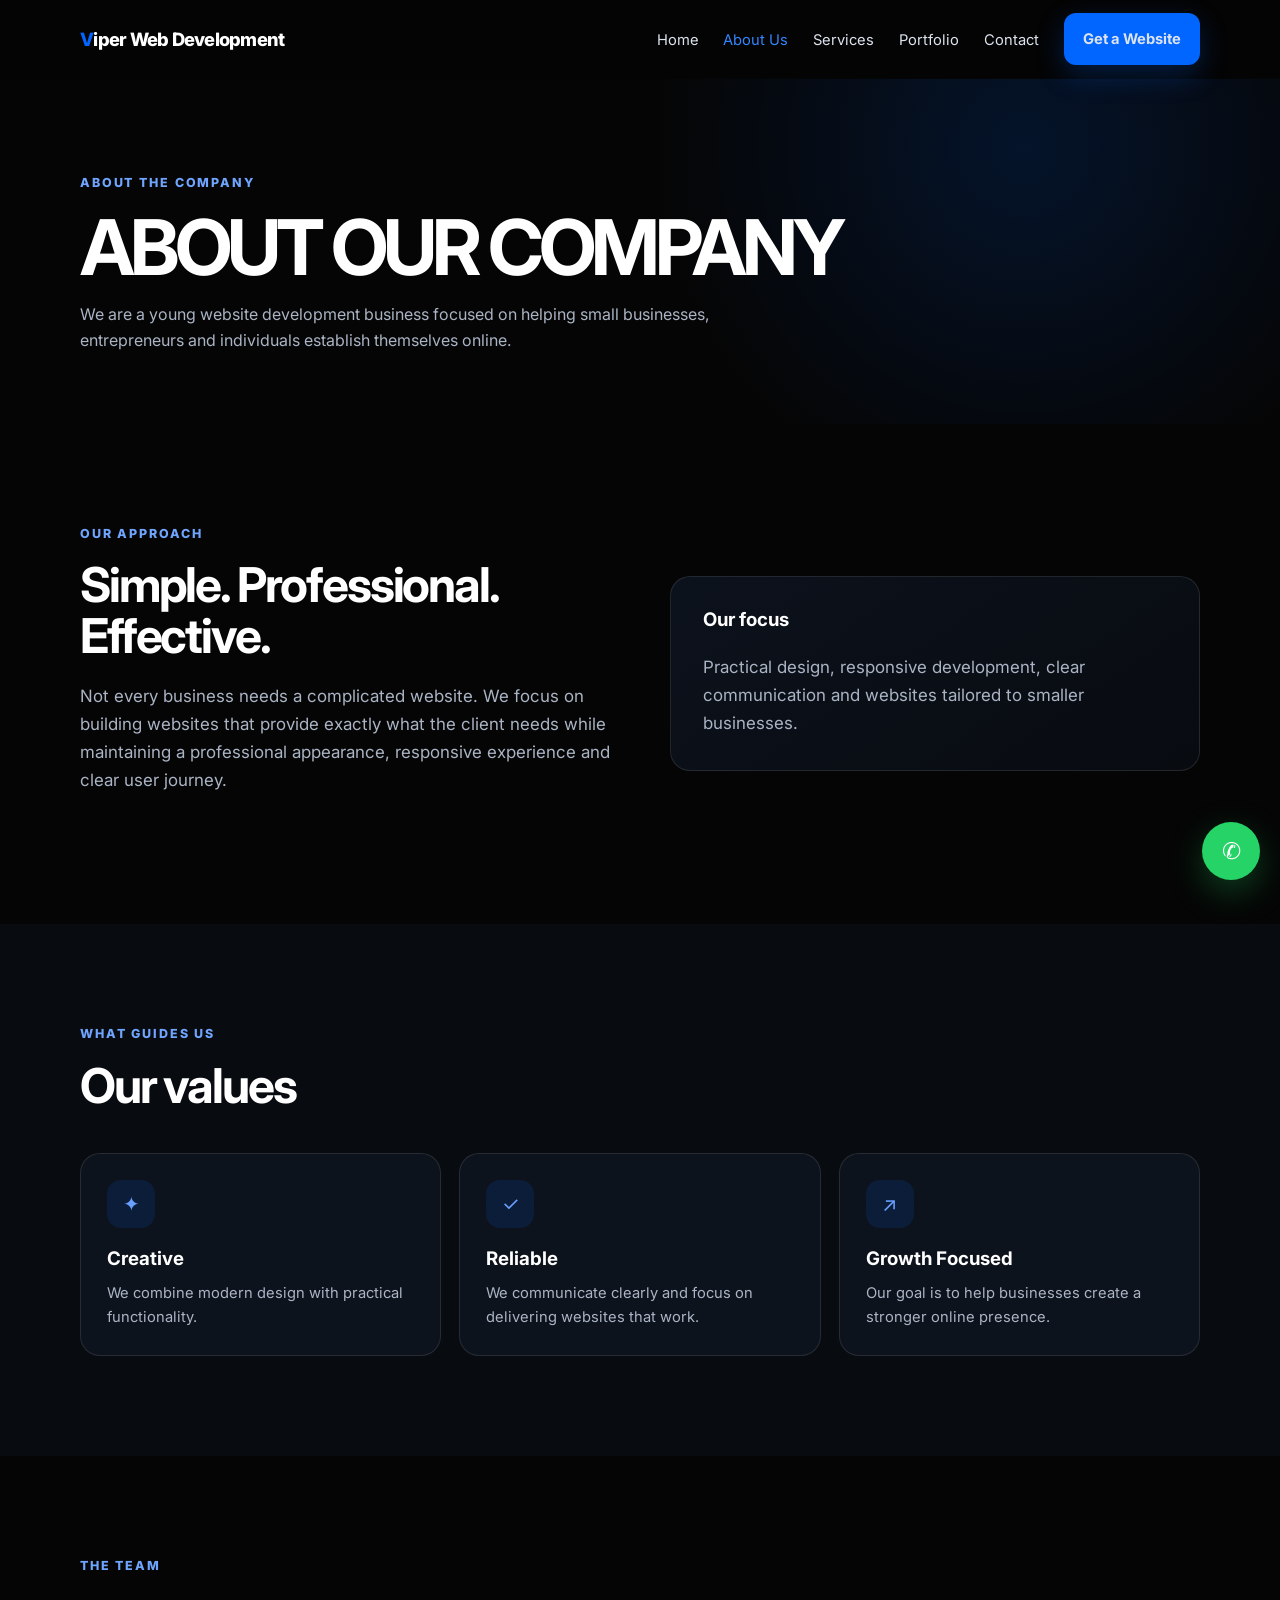
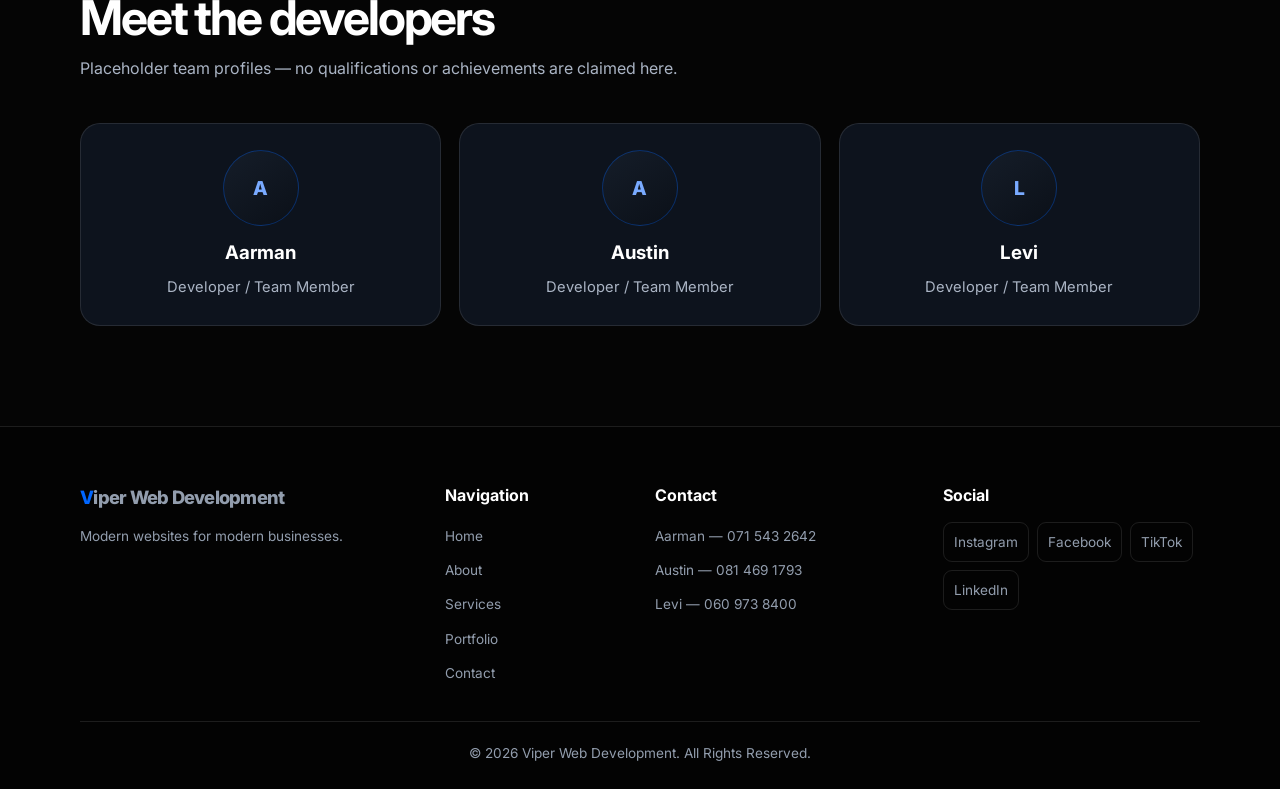
==== about.html @ 8ddfa996 "VIPER CODE" ====
<!doctype html>
<html lang="en">
<head>
<meta charset="utf-8"><meta name="viewport" content="width=device-width,initial-scale=1">
<title>About Us | Viper Web Development</title>
<meta name="description" content="Learn about Viper Web Development and our approach to simple, professional and effective websites.">
<meta property="og:title" content="About Us | Viper Web Development"><meta property="og:description" content="Learn about Viper Web Development and our approach to simple, professional and effective websites.">
<meta property="og:type" content="website">
<link rel="stylesheet" href="styles.css">
</head>
<body>
<header class="site-header">
  <div class="container nav">
    <a class="logo" href="index.html"><span>V</span>iper Web Development</a>
    <button class="menu-toggle" aria-label="Open navigation" aria-expanded="false">☰</button>
    <ul class="nav-links">
      <li><a data-page href="index.html">Home</a></li>
      <li><a data-page href="about.html">About Us</a></li>
      <li><a data-page href="services.html">Services</a></li>
      <li><a data-page href="portfolio.html">Portfolio</a></li>
      <li><a data-page href="contact.html">Contact</a></li>
      <li><a class="btn btn-primary" href="contact.html">Get a Website</a></li>
    </ul>
  </div>
</header>
<main><section class="page-hero"><div class="container reveal"><div class="eyebrow">About the company</div><h1>ABOUT OUR COMPANY</h1><p>We are a young website development business focused on helping small businesses, entrepreneurs and individuals establish themselves online.</p></div></section>
<section class="section"><div class="container split"><div class="reveal"><div class="eyebrow">Our approach</div><h2>Simple. Professional. Effective.</h2><p class="lead">Not every business needs a complicated website. We focus on building websites that provide exactly what the client needs while maintaining a professional appearance, responsive experience and clear user journey.</p></div><div class="check-panel reveal"><h3>Our focus</h3><p class="lead" style="margin-bottom:0">Practical design, responsive development, clear communication and websites tailored to smaller businesses.</p></div></div></section>
<section class="section alt"><div class="container"><div class="section-head reveal"><div class="eyebrow">What guides us</div><h2>Our values</h2></div><div class="grid-3"><div class="card reveal"><div class="icon">✦</div><h3>Creative</h3><p>We combine modern design with practical functionality.</p></div><div class="card reveal"><div class="icon">✓</div><h3>Reliable</h3><p>We communicate clearly and focus on delivering websites that work.</p></div><div class="card reveal"><div class="icon">↗</div><h3>Growth Focused</h3><p>Our goal is to help businesses create a stronger online presence.</p></div></div></div></section>
<section class="section"><div class="container"><div class="section-head reveal"><div class="eyebrow">The team</div><h2>Meet the developers</h2><p>Placeholder team profiles — no qualifications or achievements are claimed here.</p></div><div class="grid-3"><div class="card team-card reveal"><div class="avatar">A</div><h3>Aarman</h3><p>Developer / Team Member</p></div><div class="card team-card reveal"><div class="avatar">A</div><h3>Austin</h3><p>Developer / Team Member</p></div><div class="card team-card reveal"><div class="avatar">L</div><h3>Levi</h3><p>Developer / Team Member</p></div></div></div></section></main>
<a class="whatsapp" href="https://wa.me/27715432642?text=Hi%2C%20I%20would%20like%20to%20enquire%20about%20getting%20a%20website%20for%20my%20business." target="_blank" rel="noopener" aria-label="Chat on WhatsApp">✆</a>
<footer>
  <div class="container">
    <div class="footer-grid">
      <div><a class="logo" href="index.html"><span>V</span>iper Web Development</a><p style="margin-top:12px">Modern websites for modern businesses.</p></div>
      <div><h4>Navigation</h4><ul class="footer-links"><li><a href="index.html">Home</a></li><li><a href="about.html">About</a></li><li><a href="services.html">Services</a></li><li><a href="portfolio.html">Portfolio</a></li><li><a href="contact.html">Contact</a></li></ul></div>
      <div><h4>Contact</h4><ul class="footer-links"><li><a href="tel:+27715432642">Aarman — 071 543 2642</a></li><li><a href="tel:+27814691793">Austin — 081 469 1793</a></li><li><a href="tel:+27609738400">Levi — 060 973 8400</a></li></ul></div>
      <div><h4>Social</h4><div class="socials"><a href="#" aria-label="Instagram placeholder">Instagram</a><a href="#" aria-label="Facebook placeholder">Facebook</a><a href="#" aria-label="TikTok placeholder">TikTok</a><a href="#" aria-label="LinkedIn placeholder">LinkedIn</a></div></div>
    </div>
    <div class="copyright"><p>© 2026 <span data-company>Viper Web Development</span>. All Rights Reserved.</p></div>
  </div>
</footer>
<script src="script.js"></script>
</body></html>
---- styles.css ----
@import url('https://fonts.googleapis.com/css2?family=Inter:wght@400;500;600;700;800&display=swap');

:root{
  --black:#050505; --black2:#0b0f17; --blue:#0066ff; --blue2:#3385ff;
  --white:#fff; --muted:#aab4c4; --line:rgba(255,255,255,.1);
  --card:#0d131d; --radius:20px; --shadow:0 20px 60px rgba(0,0,0,.35);
}
*{box-sizing:border-box;margin:0;padding:0}
html{scroll-behavior:smooth}
body{font-family:Inter,Arial,sans-serif;background:var(--black);color:var(--white);line-height:1.65}
a{color:inherit;text-decoration:none}
img{max-width:100%;display:block}
button,input,select,textarea{font:inherit}
button{cursor:pointer}
.container{width:min(1120px,92%);margin:auto}
.site-header{position:fixed;top:0;left:0;right:0;z-index:1000;background:rgba(5,5,5,.82);backdrop-filter:blur(16px);border-bottom:1px solid transparent;transition:.3s}
.site-header.scrolled{border-color:var(--line);box-shadow:0 10px 30px rgba(0,0,0,.2)}
.nav{height:78px;display:flex;align-items:center;justify-content:space-between}
.logo{font-weight:800;font-size:1.15rem;letter-spacing:-.04em}
.logo span{color:var(--blue)}
.nav-links{display:flex;align-items:center;gap:1.55rem;list-style:none}
.nav-links a{color:#dce3ee;font-size:.92rem;transition:.25s}
.nav-links a:hover,.nav-links a.active{color:#fff}
.nav-links a.active{color:var(--blue2)}
.btn{display:inline-flex;align-items:center;justify-content:center;gap:.5rem;border:0;border-radius:12px;padding:.85rem 1.2rem;font-weight:700;transition:.25s}
.btn-primary{background:var(--blue);color:#fff;box-shadow:0 10px 28px rgba(0,102,255,.25)}
.btn-primary:hover{transform:translateY(-2px);background:#1672ff}
.btn-outline{border:1px solid rgba(255,255,255,.18);background:transparent;color:#fff}
.btn-outline:hover{border-color:var(--blue);background:rgba(0,102,255,.1)}
.menu-toggle{display:none;background:none;color:#fff;border:0;font-size:1.5rem}
main{padding-top:78px}
.hero{min-height:calc(100vh - 78px);display:grid;place-items:center;position:relative;overflow:hidden}
.hero:before{content:"";position:absolute;width:600px;height:600px;background:radial-gradient(circle,rgba(0,102,255,.22),transparent 65%);right:-180px;top:-100px}
.hero-grid{display:grid;grid-template-columns:1.05fr .95fr;gap:4rem;align-items:center}
.eyebrow{color:#6fa5ff;font-size:.78rem;font-weight:800;letter-spacing:.15em;text-transform:uppercase;margin-bottom:1rem}
h1{font-size:clamp(2.6rem,6vw,5.2rem);line-height:.98;letter-spacing:-.065em}
h2{font-size:clamp(2rem,4vw,3rem);line-height:1.05;letter-spacing:-.045em}
h3{line-height:1.2}
.hero p,.lead{color:var(--muted);font-size:1.06rem;max-width:650px;margin:1.4rem 0 1.8rem}
.actions{display:flex;gap:.8rem;flex-wrap:wrap}
.visual{position:relative;min-height:430px;display:grid;place-items:center}
.browser{width:min(520px,100%);background:#111923;border:1px solid rgba(255,255,255,.12);border-radius:18px;box-shadow:var(--shadow);overflow:hidden;transform:perspective(900px) rotateY(-5deg)}
.browser-top{height:42px;background:#0b1017;display:flex;align-items:center;gap:7px;padding:0 15px}
.dot{width:9px;height:9px;border-radius:50%;background:#394454}
.browser-body{padding:28px;background:linear-gradient(135deg,#0e1621,#08101c)}
.mock-nav{height:12px;width:55%;background:#1e2a39;border-radius:8px;margin-bottom:32px}
.mock-title{height:24px;width:78%;background:#fff;border-radius:6px;margin-bottom:10px}
.mock-title.blue{width:55%;background:var(--blue)}
.mock-copy{height:9px;width:70%;background:#526071;border-radius:5px;margin-bottom:7px}
.mock-grid{display:grid;grid-template-columns:repeat(3,1fr);gap:12px;margin-top:30px}
.mock-card{height:100px;border:1px solid rgba(255,255,255,.08);border-radius:12px;background:#101b28;position:relative}
.mock-card:after{content:"";position:absolute;left:14px;right:14px;bottom:16px;height:8px;border-radius:5px;background:#263548}
.float-card{position:absolute;background:rgba(12,19,29,.9);border:1px solid var(--line);padding:14px 16px;border-radius:14px;box-shadow:var(--shadow);backdrop-filter:blur(10px);font-size:.82rem}
.fc1{top:45px;right:-5px}.fc2{bottom:50px;left:-20px}.blue-dot{display:inline-block;width:8px;height:8px;background:var(--blue);border-radius:50%;margin-right:7px}
.section{padding:100px 0}
.section.alt{background:#080b10}
.section-head{max-width:700px;margin-bottom:42px}
.section-head p{color:var(--muted);margin-top:12px}
.grid-4{display:grid;grid-template-columns:repeat(4,1fr);gap:16px}
.grid-3{display:grid;grid-template-columns:repeat(3,1fr);gap:18px}
.card{background:var(--card);border:1px solid var(--line);border-radius:var(--radius);padding:26px;transition:.3s}
.card:hover{transform:translateY(-5px);border-color:rgba(0,102,255,.5);box-shadow:0 18px 50px rgba(0,0,0,.25)}
.icon{width:48px;height:48px;display:grid;place-items:center;border-radius:14px;background:rgba(0,102,255,.12);color:#69a0ff;font-size:1.25rem;margin-bottom:20px}
.card p{color:var(--muted);font-size:.92rem;margin-top:10px}
.list{list-style:none;display:grid;gap:11px;color:#dce3ee}
.list li:before{content:"✓";color:#4d91ff;font-weight:800;margin-right:10px}
.split{display:grid;grid-template-columns:1fr 1fr;gap:60px;align-items:center}
.check-panel{padding:32px;border:1px solid var(--line);border-radius:var(--radius);background:linear-gradient(145deg,#0c121c,#080b10)}
.team-card{text-align:center}
.avatar{width:76px;height:76px;border-radius:50%;display:grid;place-items:center;background:linear-gradient(145deg,#151d29,#0b1018);border:1px solid rgba(0,102,255,.35);color:#79aaff;font-size:1.2rem;font-weight:800;margin:0 auto 16px}
.project{overflow:hidden;padding:0}
.project-mock{height:210px;padding:20px;background:linear-gradient(145deg,#101a28,#07101a);border-bottom:1px solid var(--line)}
.project-window{height:100%;border:1px solid rgba(255,255,255,.1);border-radius:12px;background:#0b1119;padding:14px}
.project-bar{height:10px;width:45%;background:#243448;border-radius:5px;margin-bottom:18px}
.project-lines{display:grid;gap:9px}.project-lines span{height:9px;border-radius:4px;background:#1c2a3c}.project-lines span:nth-child(1){width:82%;background:#fff}.project-lines span:nth-child(2){width:62%;background:var(--blue)}.project-lines span:nth-child(3){width:72%}
.project-content{padding:24px}.tag{display:inline-block;padding:5px 9px;border-radius:20px;background:rgba(0,102,255,.12);color:#76a9ff;font-size:.72rem;font-weight:700;margin-bottom:12px}
.project-content p{color:var(--muted);font-size:.88rem;margin:8px 0 18px}
.project-content .btn{font-size:.8rem;padding:.65rem .9rem}
.contact-grid{display:grid;grid-template-columns:.8fr 1.2fr;gap:25px}
.contact-list{display:grid;gap:14px}
.contact-card{display:flex;justify-content:space-between;align-items:center;gap:15px}
.contact-card strong{display:block}.contact-card small{color:var(--muted)}
.contact-actions{display:flex;gap:8px;flex-wrap:wrap;margin-top:12px}
.contact-actions .btn{font-size:.78rem;padding:.6rem .8rem}
form{display:grid;gap:14px}
.form-grid{display:grid;grid-template-columns:1fr 1fr;gap:14px}
label{font-size:.8rem;font-weight:700;color:#dce3ee;display:grid;gap:7px}
input,select,textarea{width:100%;background:#080d14;border:1px solid var(--line);border-radius:12px;padding:12px 13px;color:#fff;outline:none;transition:.2s}
input:focus,select:focus,textarea:focus{border-color:var(--blue);box-shadow:0 0 0 3px rgba(0,102,255,.12)}
textarea{min-height:150px;resize:vertical}
.notice{color:#78aaff;font-size:.82rem;display:none}
.notice.show{display:block}
.cta{padding:70px 0;background:linear-gradient(110deg,#071225,#07101c);border-top:1px solid var(--line);border-bottom:1px solid var(--line)}
.cta-inner{display:flex;justify-content:space-between;align-items:center;gap:30px}
footer{padding:55px 0 25px;background:#030303;border-top:1px solid var(--line)}
.footer-grid{display:grid;grid-template-columns:1.3fr .7fr 1fr 1fr;gap:30px}
footer p,footer a{color:#929dad;font-size:.85rem}
footer a:hover{color:#fff}
footer h4{margin-bottom:13px}
.footer-links{list-style:none;display:grid;gap:8px}
.socials{display:flex;gap:8px;flex-wrap:wrap}.socials a{border:1px solid var(--line);padding:8px 10px;border-radius:9px}
.copyright{border-top:1px solid var(--line);margin-top:35px;padding-top:20px;text-align:center}
.whatsapp{position:fixed;right:20px;bottom:20px;z-index:900;width:58px;height:58px;border-radius:50%;display:grid;place-items:center;background:#25d366;color:#fff;font-size:1.45rem;box-shadow:0 12px 35px rgba(37,211,102,.28);animation:pulse 2.5s infinite}
@keyframes pulse{0%,100%{box-shadow:0 12px 35px rgba(37,211,102,.28)}50%{box-shadow:0 12px 45px rgba(37,211,102,.5)}}
.reveal{opacity:0;transform:translateY(18px);transition:.7s ease}.reveal.visible{opacity:1;transform:none}
.page-hero{padding:95px 0 70px;background:radial-gradient(circle at 80% 20%,rgba(0,102,255,.15),transparent 35%)}
.page-hero p{color:var(--muted);max-width:650px;margin-top:16px}
.small-note{font-size:.78rem;color:#778396}
@media(max-width:900px){
  .grid-4{grid-template-columns:repeat(2,1fr)}.grid-3{grid-template-columns:1fr 1fr}
  .hero-grid,.split,.contact-grid{grid-template-columns:1fr}.visual{min-height:350px}
  .footer-grid{grid-template-columns:1fr 1fr}.cta-inner{display:grid}
}
@media(max-width:680px){
  .nav{height:68px}.site-header{background:rgba(5,5,5,.94)}main{padding-top:68px}
  .nav-links{position:absolute;top:68px;left:0;right:0;background:#07090d;border-bottom:1px solid var(--line);display:none;padding:18px 4%;flex-direction:column;align-items:stretch}
  .nav-links.open{display:flex}.nav-links .btn{width:100%}.menu-toggle{display:block}
  .nav>.btn{display:none}.hero{min-height:auto;padding:80px 0}.hero-grid{gap:35px}h1{font-size:2.65rem}
  .grid-4,.grid-3,.form-grid,.footer-grid{grid-template-columns:1fr}.section{padding:75px 0}
  .browser{transform:none}.float-card{display:none}.visual{min-height:290px}
  .contact-card{align-items:flex-start;flex-direction:column}
  .whatsapp{width:54px;height:54px;right:15px;bottom:15px}
}
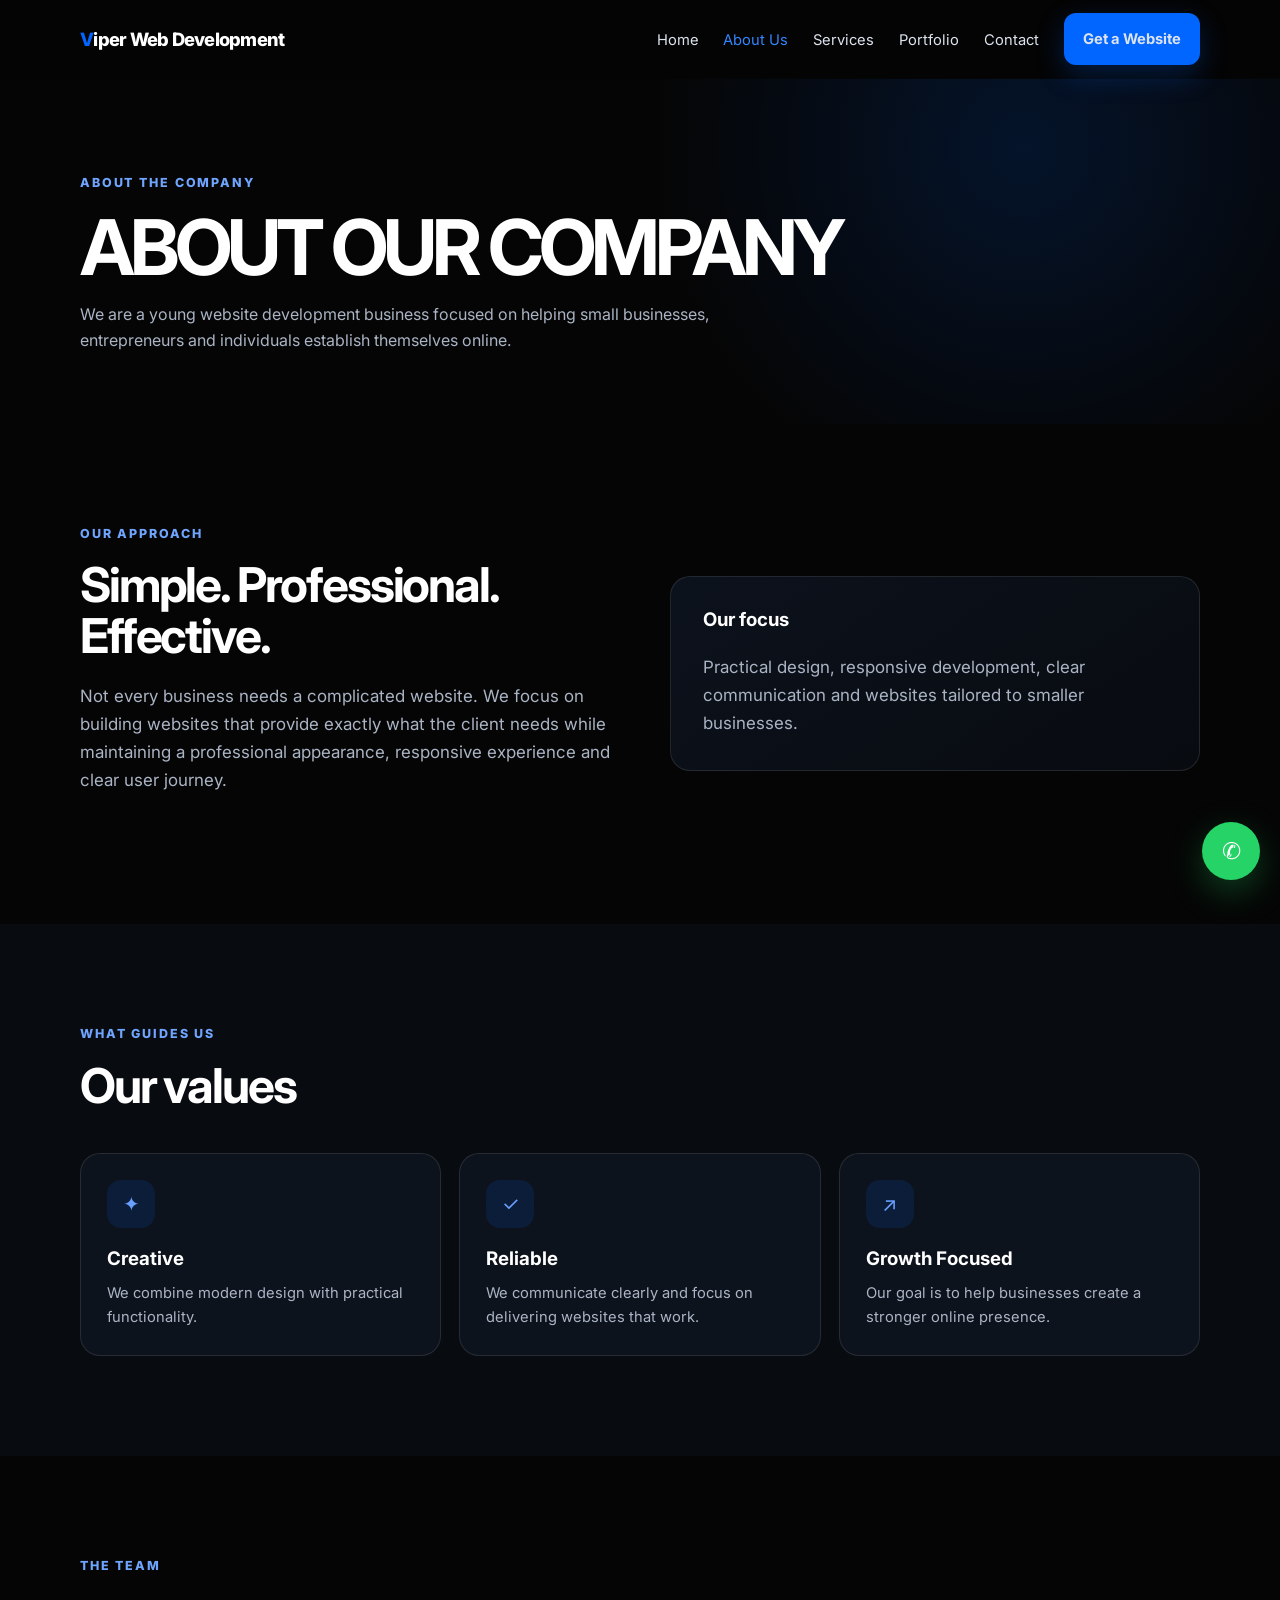
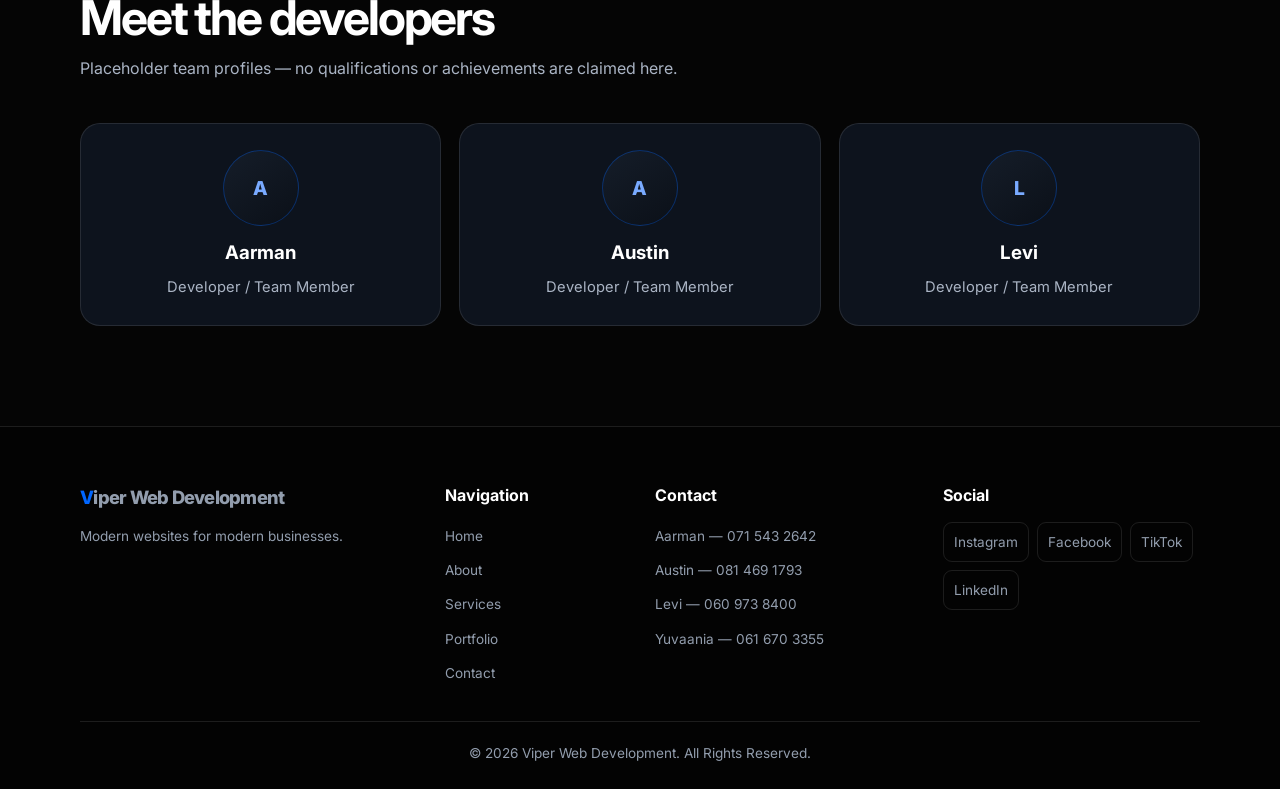
==== commit 994800c1: "Add Yuvaania contact details" ====
--- a/about.html
+++ b/about.html
@@ -33,7 +33,7 @@
     <div class="footer-grid">
       <div><a class="logo" href="index.html"><span>V</span>iper Web Development</a><p style="margin-top:12px">Modern websites for modern businesses.</p></div>
       <div><h4>Navigation</h4><ul class="footer-links"><li><a href="index.html">Home</a></li><li><a href="about.html">About</a></li><li><a href="services.html">Services</a></li><li><a href="portfolio.html">Portfolio</a></li><li><a href="contact.html">Contact</a></li></ul></div>
-      <div><h4>Contact</h4><ul class="footer-links"><li><a href="tel:+27715432642">Aarman — 071 543 2642</a></li><li><a href="tel:+27814691793">Austin — 081 469 1793</a></li><li><a href="tel:+27609738400">Levi — 060 973 8400</a></li></ul></div>
+      <div><h4>Contact</h4><ul class="footer-links"><li><a href="tel:+27715432642">Aarman — 071 543 2642</a></li><li><a href="tel:+27814691793">Austin — 081 469 1793</a></li><li><a href="tel:+27609738400">Levi — 060 973 8400</a></li><li><a href="tel:+27616703355">Yuvaania — 061 670 3355</a></li></ul></div>
       <div><h4>Social</h4><div class="socials"><a href="#" aria-label="Instagram placeholder">Instagram</a><a href="#" aria-label="Facebook placeholder">Facebook</a><a href="#" aria-label="TikTok placeholder">TikTok</a><a href="#" aria-label="LinkedIn placeholder">LinkedIn</a></div></div>
     </div>
     <div class="copyright"><p>© 2026 <span data-company>Viper Web Development</span>. All Rights Reserved.</p></div>
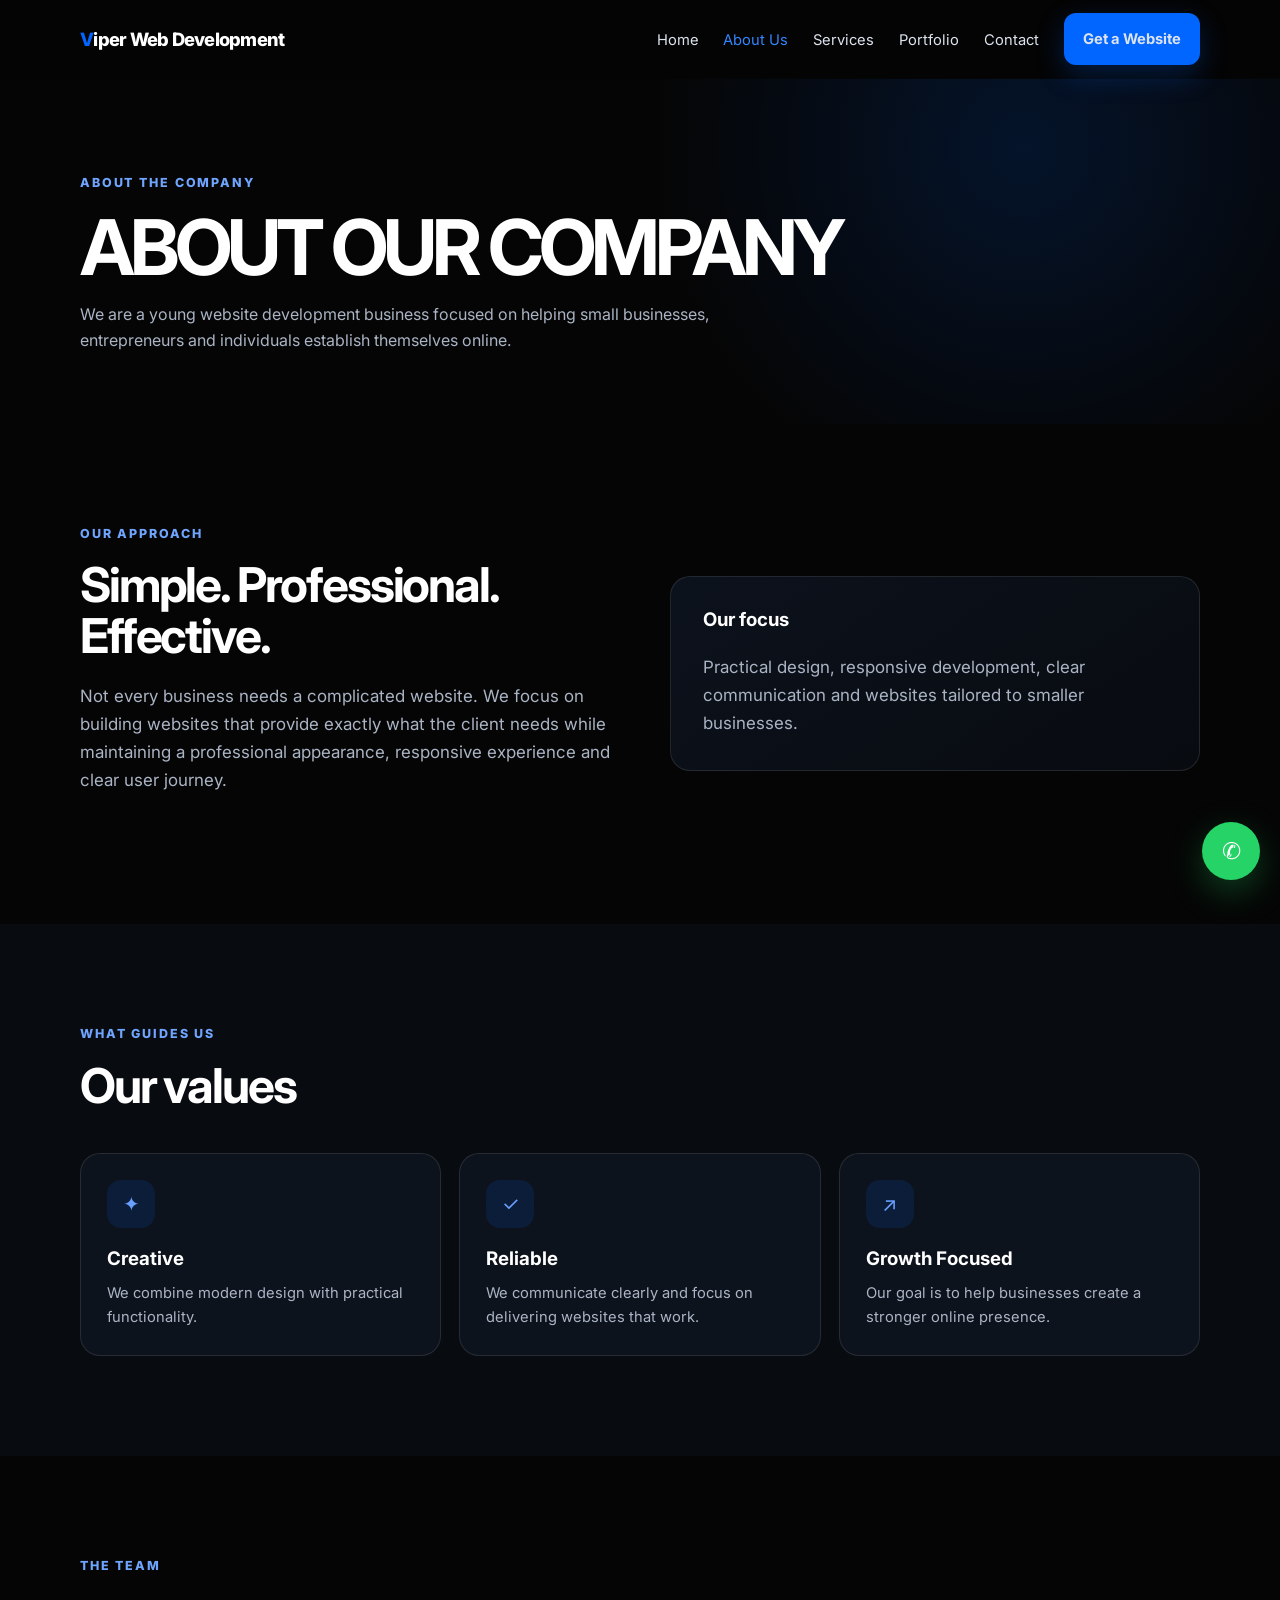
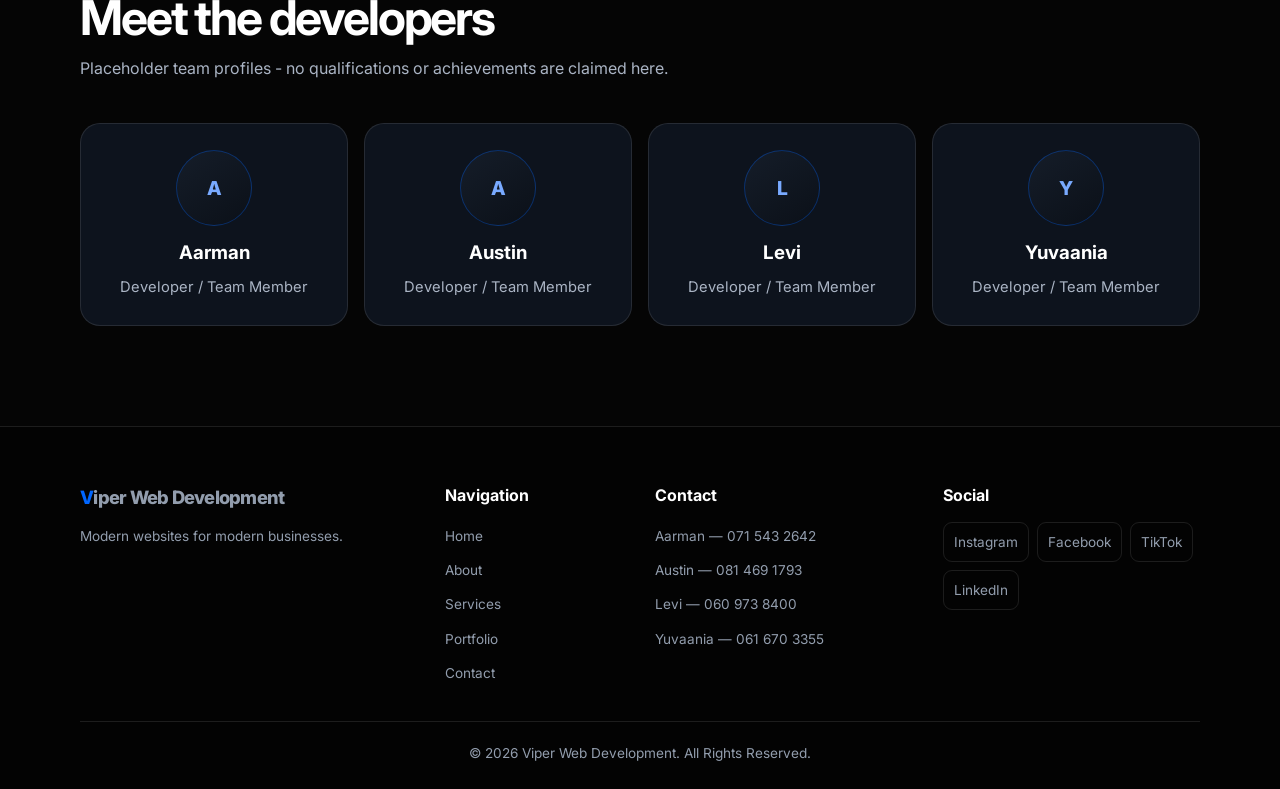
==== commit 2b472e27: "Add Yuvaania to developer team" ====
--- a/about.html
+++ b/about.html
@@ -26,7 +26,7 @@
 <main><section class="page-hero"><div class="container reveal"><div class="eyebrow">About the company</div><h1>ABOUT OUR COMPANY</h1><p>We are a young website development business focused on helping small businesses, entrepreneurs and individuals establish themselves online.</p></div></section>
 <section class="section"><div class="container split"><div class="reveal"><div class="eyebrow">Our approach</div><h2>Simple. Professional. Effective.</h2><p class="lead">Not every business needs a complicated website. We focus on building websites that provide exactly what the client needs while maintaining a professional appearance, responsive experience and clear user journey.</p></div><div class="check-panel reveal"><h3>Our focus</h3><p class="lead" style="margin-bottom:0">Practical design, responsive development, clear communication and websites tailored to smaller businesses.</p></div></div></section>
 <section class="section alt"><div class="container"><div class="section-head reveal"><div class="eyebrow">What guides us</div><h2>Our values</h2></div><div class="grid-3"><div class="card reveal"><div class="icon">✦</div><h3>Creative</h3><p>We combine modern design with practical functionality.</p></div><div class="card reveal"><div class="icon">✓</div><h3>Reliable</h3><p>We communicate clearly and focus on delivering websites that work.</p></div><div class="card reveal"><div class="icon">↗</div><h3>Growth Focused</h3><p>Our goal is to help businesses create a stronger online presence.</p></div></div></div></section>
-<section class="section"><div class="container"><div class="section-head reveal"><div class="eyebrow">The team</div><h2>Meet the developers</h2><p>Placeholder team profiles — no qualifications or achievements are claimed here.</p></div><div class="grid-3"><div class="card team-card reveal"><div class="avatar">A</div><h3>Aarman</h3><p>Developer / Team Member</p></div><div class="card team-card reveal"><div class="avatar">A</div><h3>Austin</h3><p>Developer / Team Member</p></div><div class="card team-card reveal"><div class="avatar">L</div><h3>Levi</h3><p>Developer / Team Member</p></div></div></div></section></main>
+<section class="section"><div class="container"><div class="section-head reveal"><div class="eyebrow">The team</div><h2>Meet the developers</h2><p>Placeholder team profiles - no qualifications or achievements are claimed here.</p></div><div class="grid-4"><div class="card team-card reveal"><div class="avatar">A</div><h3>Aarman</h3><p>Developer / Team Member</p></div><div class="card team-card reveal"><div class="avatar">A</div><h3>Austin</h3><p>Developer / Team Member</p></div><div class="card team-card reveal"><div class="avatar">L</div><h3>Levi</h3><p>Developer / Team Member</p></div><div class="card team-card reveal"><div class="avatar">Y</div><h3>Yuvaania</h3><p>Developer / Team Member</p></div></div></div></section></main>
 <a class="whatsapp" href="https://wa.me/27715432642?text=Hi%2C%20I%20would%20like%20to%20enquire%20about%20getting%20a%20website%20for%20my%20business." target="_blank" rel="noopener" aria-label="Chat on WhatsApp">✆</a>
 <footer>
   <div class="container">
